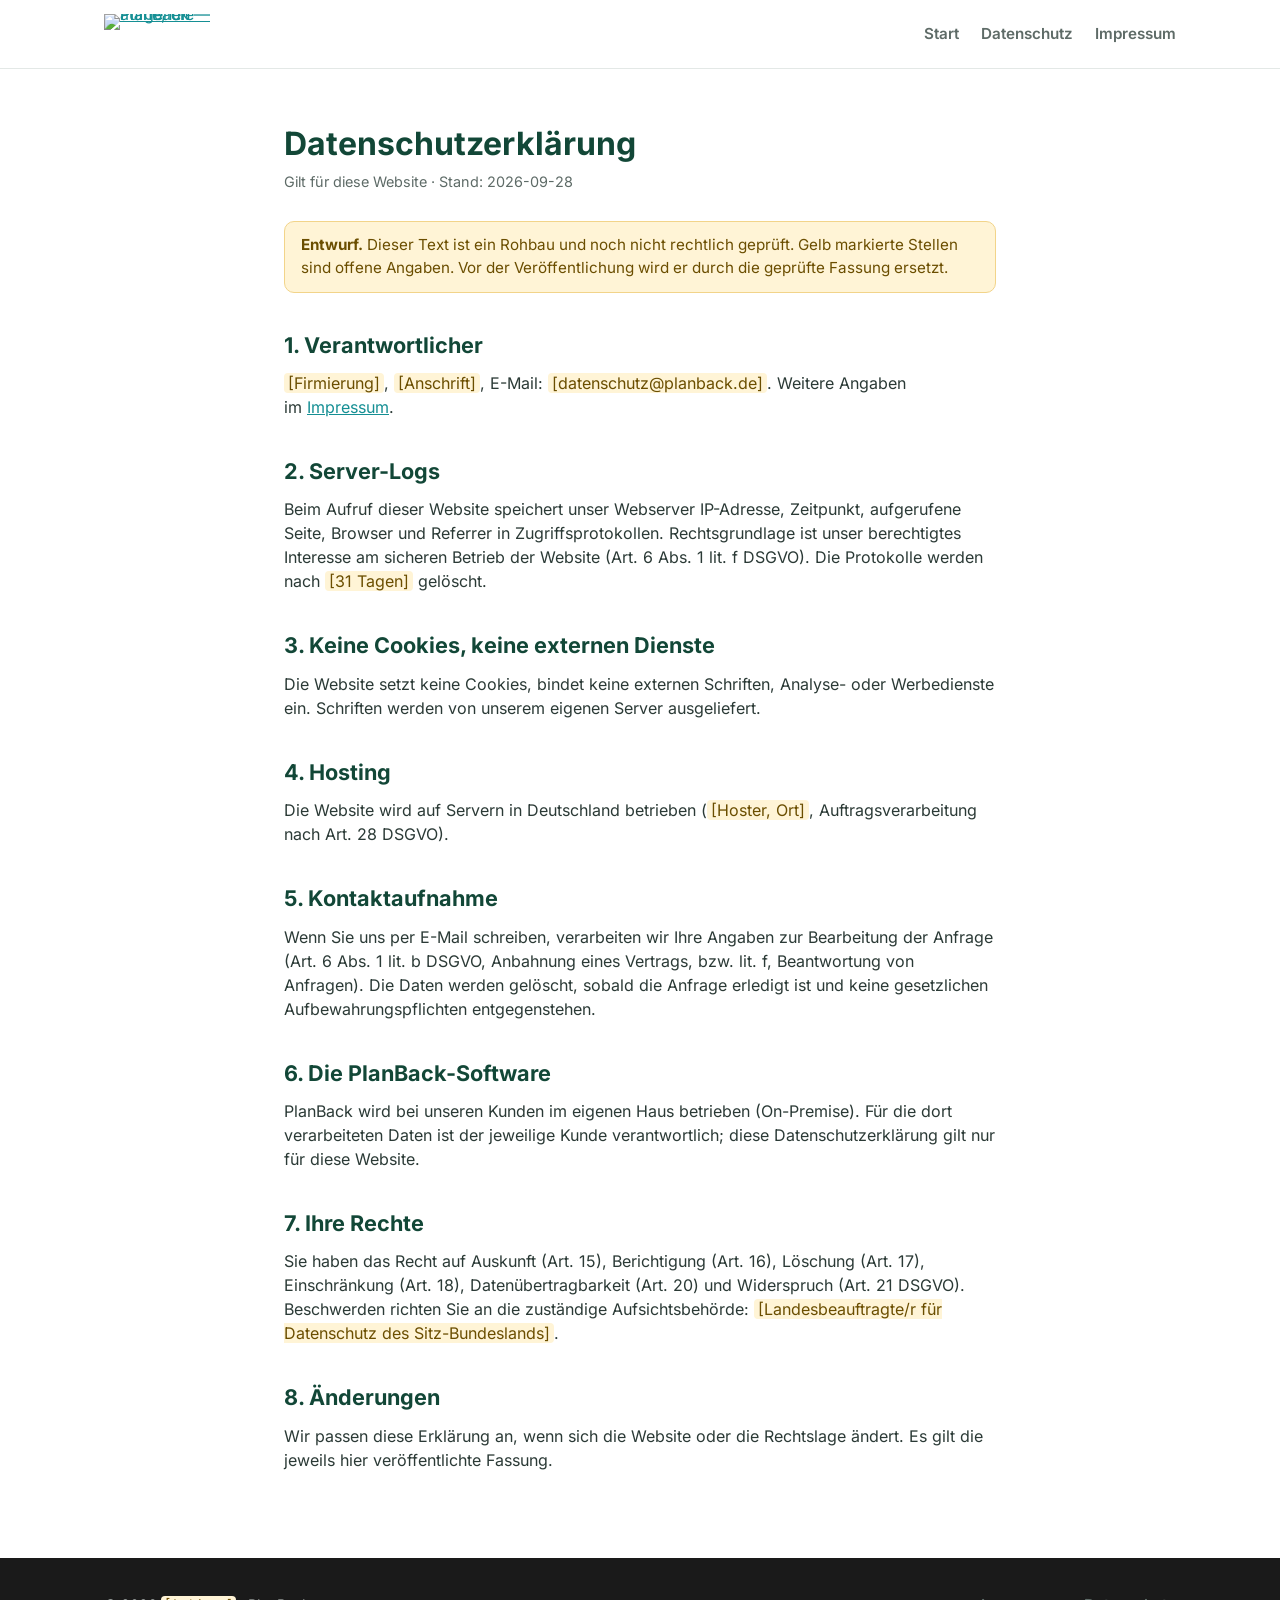
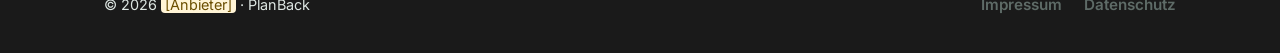
==== site/datenschutz/index.html @ 0d600046 "Rohbau: Startseite, Datenschutz, Impressum und Deploy-Workflow nach redumio-web-Muster Statische Sei" ====
<!DOCTYPE html>
<html lang="de">
<head>
<meta charset="UTF-8">
<meta name="viewport" content="width=device-width, initial-scale=1.0">
<title>Datenschutzerklärung — PlanBack</title>
<meta name="description" content="Wie die PlanBack-Website personenbezogene Daten verarbeitet.">
<meta name="robots" content="noindex">
<link rel="icon" type="image/png" href="/assets/logo/icon.png">
<link rel="stylesheet" href="../assets/page.css">
</head>
<body>
<header><div class="bar">
  <a class="logo" href="/" aria-label="PlanBack"><img src="/assets/logo/planback.png" alt="PlanBack — Pläne, die aufgehen" width="959" height="308"></a>
  <nav><a href="/">Start</a><a href="/datenschutz/">Datenschutz</a><a href="/impressum/">Impressum</a></nav>
</div></header>
<main>
<h1>Datenschutzerklärung</h1>
<p class="stand">Gilt für diese Website · Stand: 2026-09-28</p>
<p class="draft"><strong>Entwurf.</strong> Dieser Text ist ein Rohbau und noch nicht rechtlich geprüft. Gelb markierte Stellen sind offene Angaben. Vor der Veröffentlichung wird er durch die geprüfte Fassung ersetzt.</p>
<h2>1. Verantwortlicher</h2>
<p><span class="todo">[Firmierung]</span>, <span class="todo">[Anschrift]</span>, E-Mail: <span class="todo">[datenschutz@planback.de]</span>. Weitere Angaben im <a href="/impressum/">Impressum</a>.</p>
<h2>2. Server-Logs</h2>
<p>Beim Aufruf dieser Website speichert unser Webserver IP-Adresse, Zeitpunkt, aufgerufene Seite, Browser und Referrer in Zugriffsprotokollen. Rechtsgrundlage ist unser berechtigtes Interesse am sicheren Betrieb der Website (Art. 6 Abs. 1 lit. f DSGVO). Die Protokolle werden nach <span class="todo">[31 Tagen]</span> gelöscht.</p>
<h2>3. Keine Cookies, keine externen Dienste</h2>
<p>Die Website setzt keine Cookies, bindet keine externen Schriften, Analyse- oder Werbedienste ein. Schriften werden von unserem eigenen Server ausgeliefert.</p>
<h2>4. Hosting</h2>
<p>Die Website wird auf Servern in Deutschland betrieben (<span class="todo">[Hoster, Ort]</span>, Auftragsverarbeitung nach Art. 28 DSGVO).</p>
<h2>5. Kontaktaufnahme</h2>
<p>Wenn Sie uns per E-Mail schreiben, verarbeiten wir Ihre Angaben zur Bearbeitung der Anfrage (Art. 6 Abs. 1 lit. b DSGVO, Anbahnung eines Vertrags, bzw. lit. f, Beantwortung von Anfragen). Die Daten werden gelöscht, sobald die Anfrage erledigt ist und keine gesetzlichen Aufbewahrungspflichten entgegenstehen.</p>
<h2>6. Die PlanBack-Software</h2>
<p>PlanBack wird bei unseren Kunden im eigenen Haus betrieben (On-Premise). Für die dort verarbeiteten Daten ist der jeweilige Kunde verantwortlich; diese Datenschutzerklärung gilt nur für diese Website.</p>
<h2>7. Ihre Rechte</h2>
<p>Sie haben das Recht auf Auskunft (Art. 15), Berichtigung (Art. 16), Löschung (Art. 17), Einschränkung (Art. 18), Datenübertragbarkeit (Art. 20) und Widerspruch (Art. 21 DSGVO). Beschwerden richten Sie an die zuständige Aufsichtsbehörde: <span class="todo">[Landesbeauftragte/r für Datenschutz des Sitz-Bundeslands]</span>.</p>
<h2>8. Änderungen</h2>
<p>Wir passen diese Erklärung an, wenn sich die Website oder die Rechtslage ändert. Es gilt die jeweils hier veröffentlichte Fassung.</p>
</main>
<footer><div class="bar">
  <span>© 2026 <span class="todo">[Anbieter]</span> · PlanBack</span>
  <nav><a href="/impressum/">Impressum</a><a href="/datenschutz/">Datenschutz</a></nav>
</div></footer>
</body>
</html>
---- site/assets/page.css ----
/* Gemeinsames Stylesheet aller Seiten (Startseite, Datenschutz, Impressum).
   Farben und Schrift nach docs/CORPORATE_DESIGN.md im Repo planback:
   Forest Green #124737, Process Teal #18A0A5, Bread Gold #F5A53E, Anthrazit #1A1A1A.
   Inter liegt lokal in site/fonts/ (variable Schrift 400-700) - kein externer
   Request, keine Cookies. */
@font-face{font-family:'Inter';font-weight:400 700;font-style:normal;font-display:swap;src:url('../fonts/inter-latin.woff2') format('woff2');unicode-range:U+0000-00FF,U+0131,U+0152-0153,U+02BB-02BC,U+02C6,U+02DA,U+02DC,U+0304,U+0308,U+0329,U+2000-206F,U+20AC,U+2122,U+2191,U+2193,U+2212,U+2215,U+FEFF,U+FFFD}
@font-face{font-family:'Inter';font-weight:400 700;font-style:normal;font-display:swap;src:url('../fonts/inter-latin-ext.woff2') format('woff2');unicode-range:U+0100-02BA,U+02BD-02C5,U+02C7-02CC,U+02CE-02D7,U+02DD-02FF,U+0304,U+0308,U+0329,U+1D00-1DBF,U+1E00-1E9F,U+1EF2-1EFF,U+2020,U+20A0-20AB,U+20AD-20C0,U+2113,U+2C60-2C7F,U+A720-A7FF}
:root{--green:#124737;--green-dark:#0C3226;--teal:#18A0A5;--teal-dark:#158F94;--gold:#F5A53E;--ink:#1A1A1A;--text:#2B3A36;--muted:#5E6B67;--line:#E3E8E6;--bg-soft:#F3F8F6;--teal-soft:#E4F4F5}
*{margin:0;padding:0;box-sizing:border-box}
html{scroll-behavior:smooth}
body{font-family:'Inter',Roboto,Helvetica,Arial,sans-serif;color:var(--ink);background:#fff;line-height:1.5;font-size:16px;text-wrap:pretty}
a{color:var(--teal-dark)}
a:hover{color:var(--green)}
a:focus-visible{outline:3px solid var(--gold);outline-offset:2px;border-radius:4px}
header{position:sticky;top:0;z-index:100;background:rgba(255,255,255,.95);backdrop-filter:blur(8px);border-bottom:1px solid var(--line)}
.bar{max-width:1120px;margin:0 auto;padding:0 24px;height:68px;display:flex;align-items:center;justify-content:space-between;gap:24px}
.bar .logo{display:block;line-height:0}
.bar .logo img{height:40px;width:auto;display:block}
.bar nav{display:flex;gap:22px;flex-wrap:wrap}
.bar nav a{color:var(--muted);font-weight:600;font-size:.95rem;text-decoration:none}
.bar nav a:hover{color:var(--green)}
main{max-width:760px;margin:0 auto;padding:56px 24px 72px}
h1{color:var(--green);font-weight:700;font-size:2rem;line-height:1.2;text-wrap:balance;margin-bottom:8px}
h2{color:var(--green);font-weight:700;font-size:1.35rem;margin:36px 0 10px}
h3{color:var(--green);font-weight:600;font-size:1.05rem;margin:22px 0 6px}
p,ul,ol,table{margin-bottom:14px;color:var(--text)}
ul,ol{padding-left:1.4em}
li{margin-bottom:4px}
.stand{color:var(--muted);font-size:.9rem;margin-bottom:28px}
.draft{background:#FFF4D6;border:1px solid #F2D48A;color:#6B4E00;border-radius:10px;padding:12px 16px;font-size:.95rem;margin:0 0 28px}
.todo{background:#FFF4D6;color:#6B4E00;border-radius:4px;padding:0 4px}
table{border-collapse:collapse;width:100%;font-size:.95rem}
th,td{text-align:left;vertical-align:top;padding:8px 10px;border-bottom:1px solid var(--line)}
th{color:var(--green)}
.btn{display:inline-block;background:var(--teal);color:#fff;font-weight:600;font-size:.95rem;padding:12px 22px;border-radius:8px;text-decoration:none}
.btn:hover{background:var(--teal-dark);color:#fff}
.btn.secondary{background:transparent;color:var(--teal-dark);border:1.5px solid var(--teal)}
.btn.secondary:hover{background:var(--teal-soft)}
footer{background:var(--ink);color:#DDE6E2;padding:36px 0}
footer .bar{height:auto;flex-wrap:wrap;gap:12px 28px;font-size:.9rem}
footer a{color:#DDE6E2;text-decoration:none}
footer a:hover{color:var(--gold)}
footer nav{display:flex;gap:20px;flex-wrap:wrap}
@media (max-width:560px){h1{font-size:1.6rem}.bar{height:auto;padding:14px 16px}.bar .logo img{height:34px}.bar nav{gap:14px}.bar nav a{font-size:.9rem}main{padding:40px 16px 56px}}
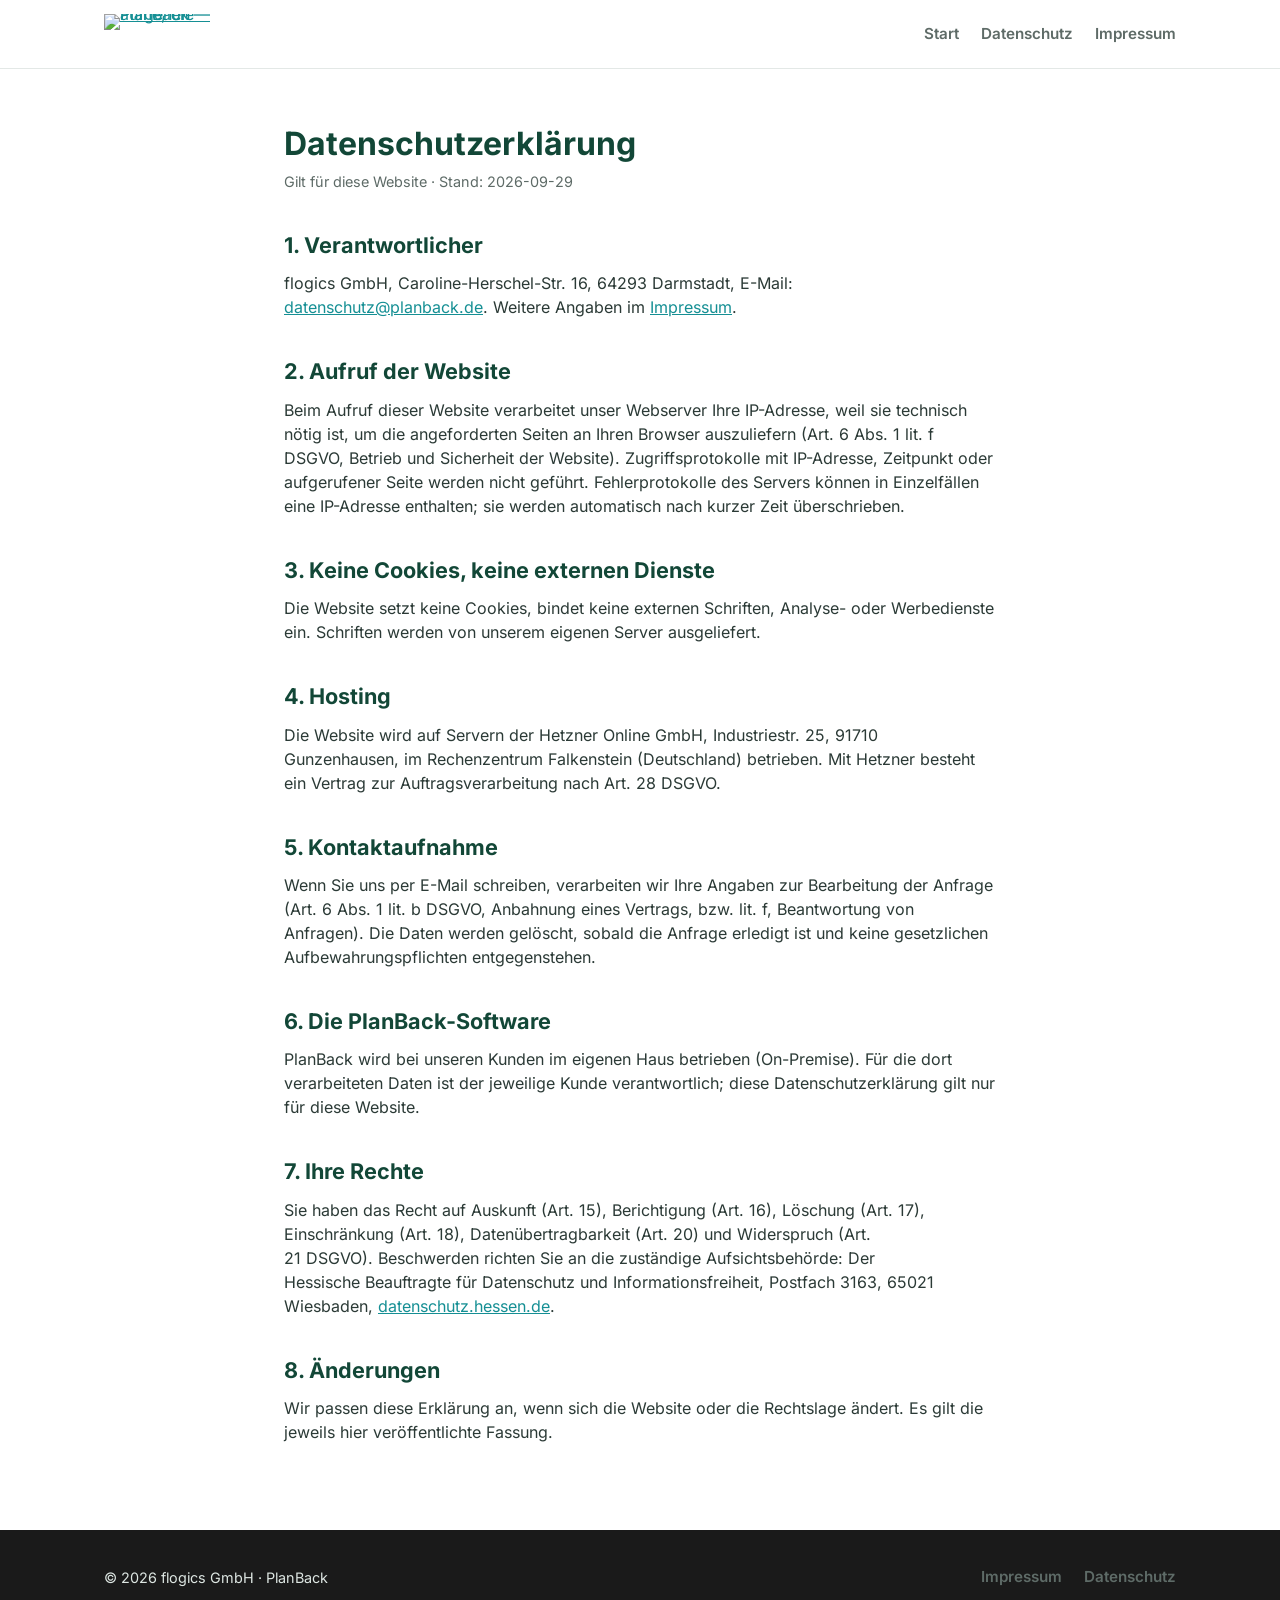
==== commit cb951557: "Impressum und Datenschutz mit den Angaben der flogics GmbH, Entwurfshinweise raus Anbieter, Geschaef" ====
--- a/site/datenschutz/index.html
+++ b/site/datenschutz/index.html
@@ -16,27 +16,26 @@
 </div></header>
 <main>
 <h1>Datenschutzerklärung</h1>
-<p class="stand">Gilt für diese Website · Stand: 2026-09-28</p>
-<p class="draft"><strong>Entwurf.</strong> Dieser Text ist ein Rohbau und noch nicht rechtlich geprüft. Gelb markierte Stellen sind offene Angaben. Vor der Veröffentlichung wird er durch die geprüfte Fassung ersetzt.</p>
+<p class="stand">Gilt für diese Website · Stand: 2026-09-29</p>
 <h2>1. Verantwortlicher</h2>
-<p><span class="todo">[Firmierung]</span>, <span class="todo">[Anschrift]</span>, E-Mail: <span class="todo">[datenschutz@planback.de]</span>. Weitere Angaben im <a href="/impressum/">Impressum</a>.</p>
-<h2>2. Server-Logs</h2>
-<p>Beim Aufruf dieser Website speichert unser Webserver IP-Adresse, Zeitpunkt, aufgerufene Seite, Browser und Referrer in Zugriffsprotokollen. Rechtsgrundlage ist unser berechtigtes Interesse am sicheren Betrieb der Website (Art. 6 Abs. 1 lit. f DSGVO). Die Protokolle werden nach <span class="todo">[31 Tagen]</span> gelöscht.</p>
+<p>flogics GmbH, Caroline-Herschel-Str. 16, 64293 Darmstadt, E-Mail: <a href="mailto:datenschutz@planback.de">datenschutz@planback.de</a>. Weitere Angaben im <a href="/impressum/">Impressum</a>.</p>
+<h2>2. Aufruf der Website</h2>
+<p>Beim Aufruf dieser Website verarbeitet unser Webserver Ihre IP-Adresse, weil sie technisch nötig ist, um die angeforderten Seiten an Ihren Browser auszuliefern (Art. 6 Abs. 1 lit. f DSGVO, Betrieb und Sicherheit der Website). Zugriffsprotokolle mit IP-Adresse, Zeitpunkt oder aufgerufener Seite werden nicht geführt. Fehlerprotokolle des Servers können in Einzelfällen eine IP-Adresse enthalten; sie werden automatisch nach kurzer Zeit überschrieben.</p>
 <h2>3. Keine Cookies, keine externen Dienste</h2>
 <p>Die Website setzt keine Cookies, bindet keine externen Schriften, Analyse- oder Werbedienste ein. Schriften werden von unserem eigenen Server ausgeliefert.</p>
 <h2>4. Hosting</h2>
-<p>Die Website wird auf Servern in Deutschland betrieben (<span class="todo">[Hoster, Ort]</span>, Auftragsverarbeitung nach Art. 28 DSGVO).</p>
+<p>Die Website wird auf Servern der Hetzner Online GmbH, Industriestr. 25, 91710 Gunzenhausen, im Rechenzentrum Falkenstein (Deutschland) betrieben. Mit Hetzner besteht ein Vertrag zur Auftragsverarbeitung nach Art. 28 DSGVO.</p>
 <h2>5. Kontaktaufnahme</h2>
 <p>Wenn Sie uns per E-Mail schreiben, verarbeiten wir Ihre Angaben zur Bearbeitung der Anfrage (Art. 6 Abs. 1 lit. b DSGVO, Anbahnung eines Vertrags, bzw. lit. f, Beantwortung von Anfragen). Die Daten werden gelöscht, sobald die Anfrage erledigt ist und keine gesetzlichen Aufbewahrungspflichten entgegenstehen.</p>
 <h2>6. Die PlanBack-Software</h2>
 <p>PlanBack wird bei unseren Kunden im eigenen Haus betrieben (On-Premise). Für die dort verarbeiteten Daten ist der jeweilige Kunde verantwortlich; diese Datenschutzerklärung gilt nur für diese Website.</p>
 <h2>7. Ihre Rechte</h2>
-<p>Sie haben das Recht auf Auskunft (Art. 15), Berichtigung (Art. 16), Löschung (Art. 17), Einschränkung (Art. 18), Datenübertragbarkeit (Art. 20) und Widerspruch (Art. 21 DSGVO). Beschwerden richten Sie an die zuständige Aufsichtsbehörde: <span class="todo">[Landesbeauftragte/r für Datenschutz des Sitz-Bundeslands]</span>.</p>
+<p>Sie haben das Recht auf Auskunft (Art. 15), Berichtigung (Art. 16), Löschung (Art. 17), Einschränkung (Art. 18), Datenübertragbarkeit (Art. 20) und Widerspruch (Art. 21 DSGVO). Beschwerden richten Sie an die zuständige Aufsichtsbehörde: Der Hessische Beauftragte für Datenschutz und Informationsfreiheit, Postfach 3163, 65021 Wiesbaden, <a href="https://datenschutz.hessen.de/" rel="noopener">datenschutz.hessen.de</a>.</p>
 <h2>8. Änderungen</h2>
 <p>Wir passen diese Erklärung an, wenn sich die Website oder die Rechtslage ändert. Es gilt die jeweils hier veröffentlichte Fassung.</p>
 </main>
 <footer><div class="bar">
-  <span>© 2026 <span class="todo">[Anbieter]</span> · PlanBack</span>
+  <span>© 2026 flogics GmbH · PlanBack</span>
   <nav><a href="/impressum/">Impressum</a><a href="/datenschutz/">Datenschutz</a></nav>
 </div></footer>
 </body>
